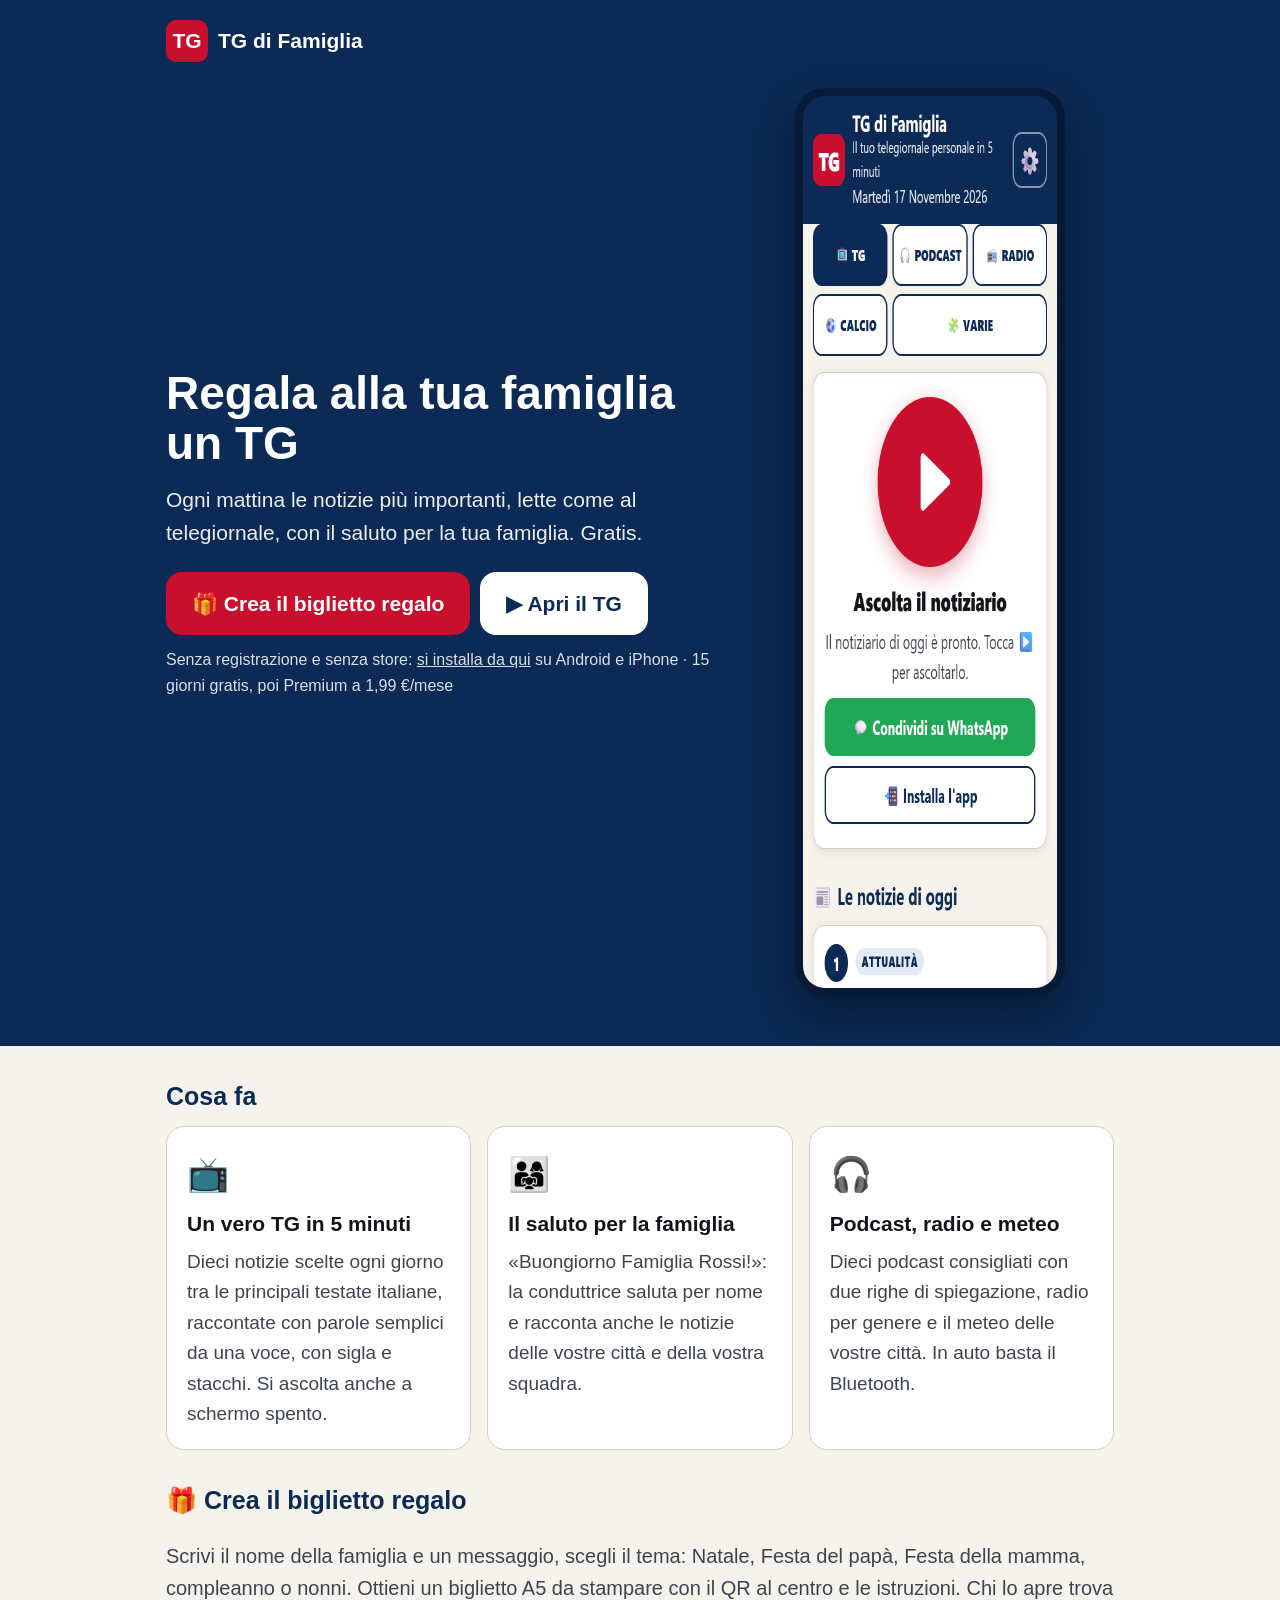
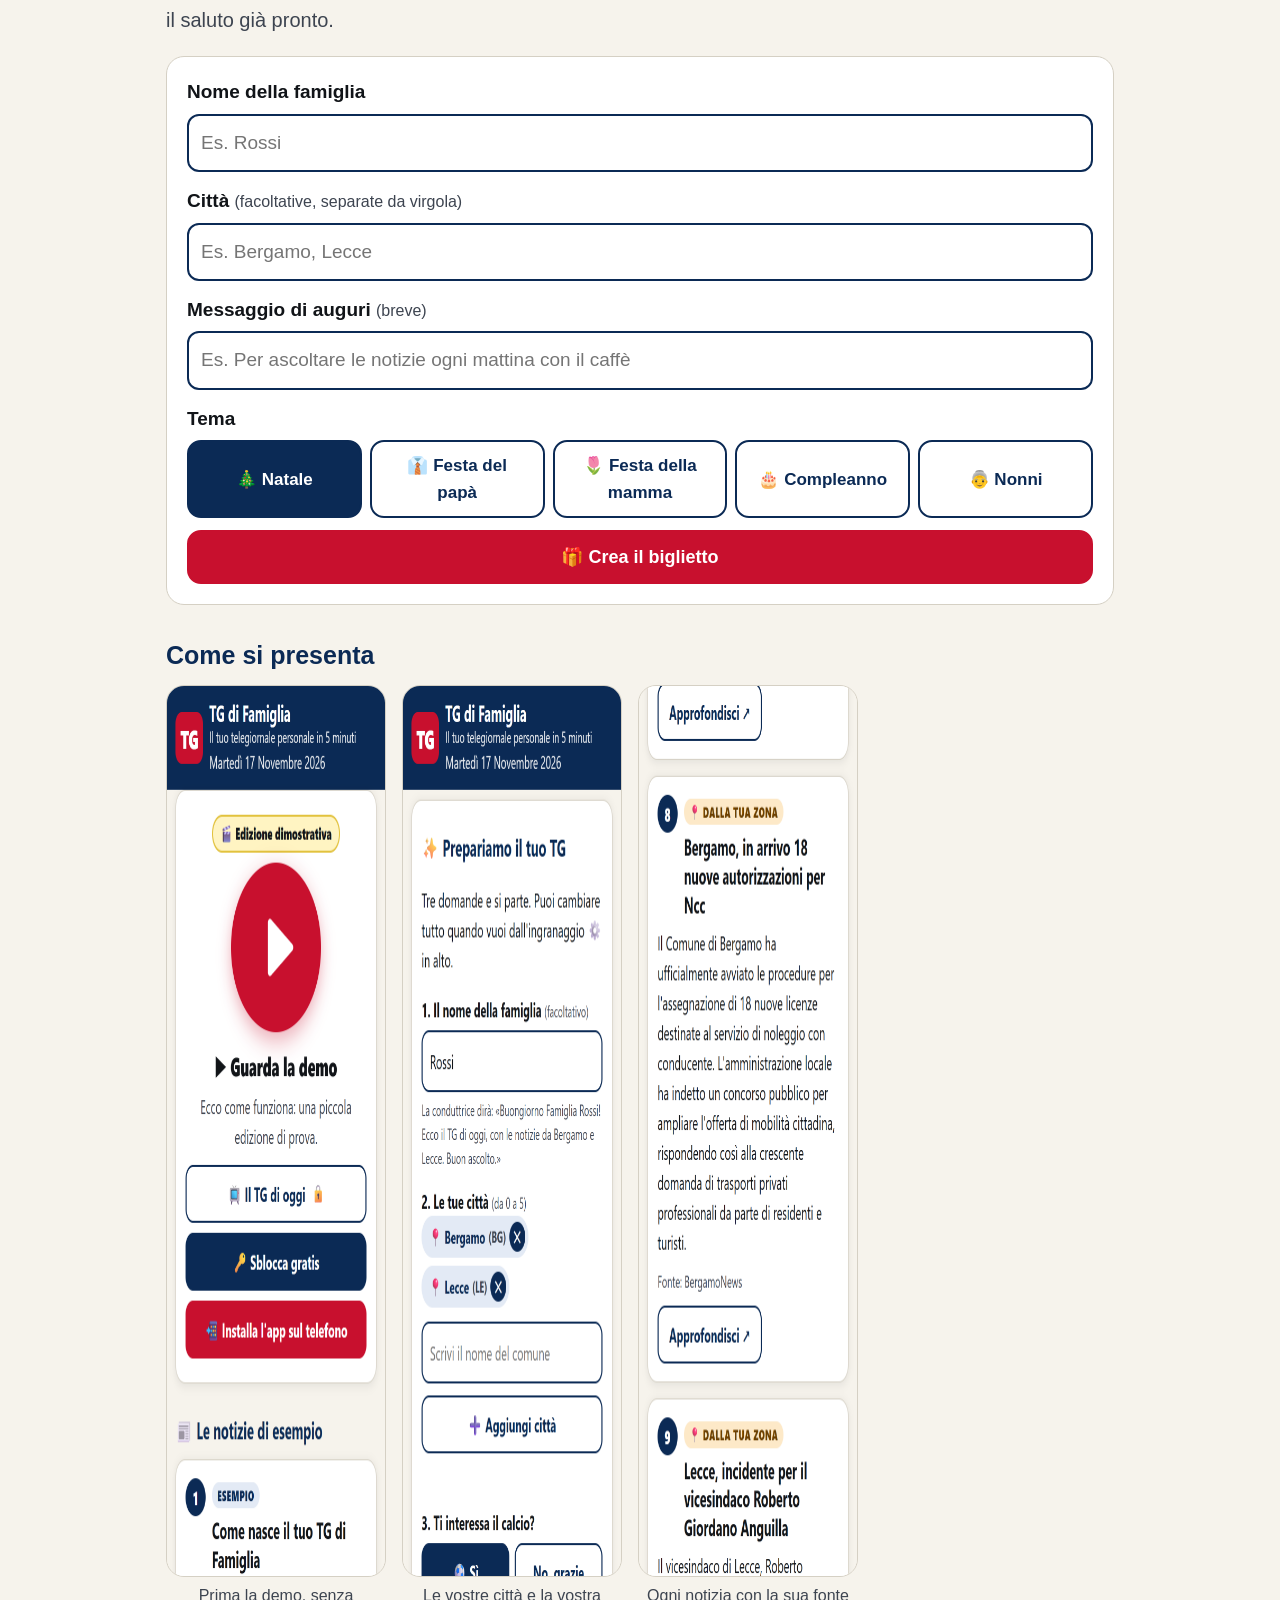
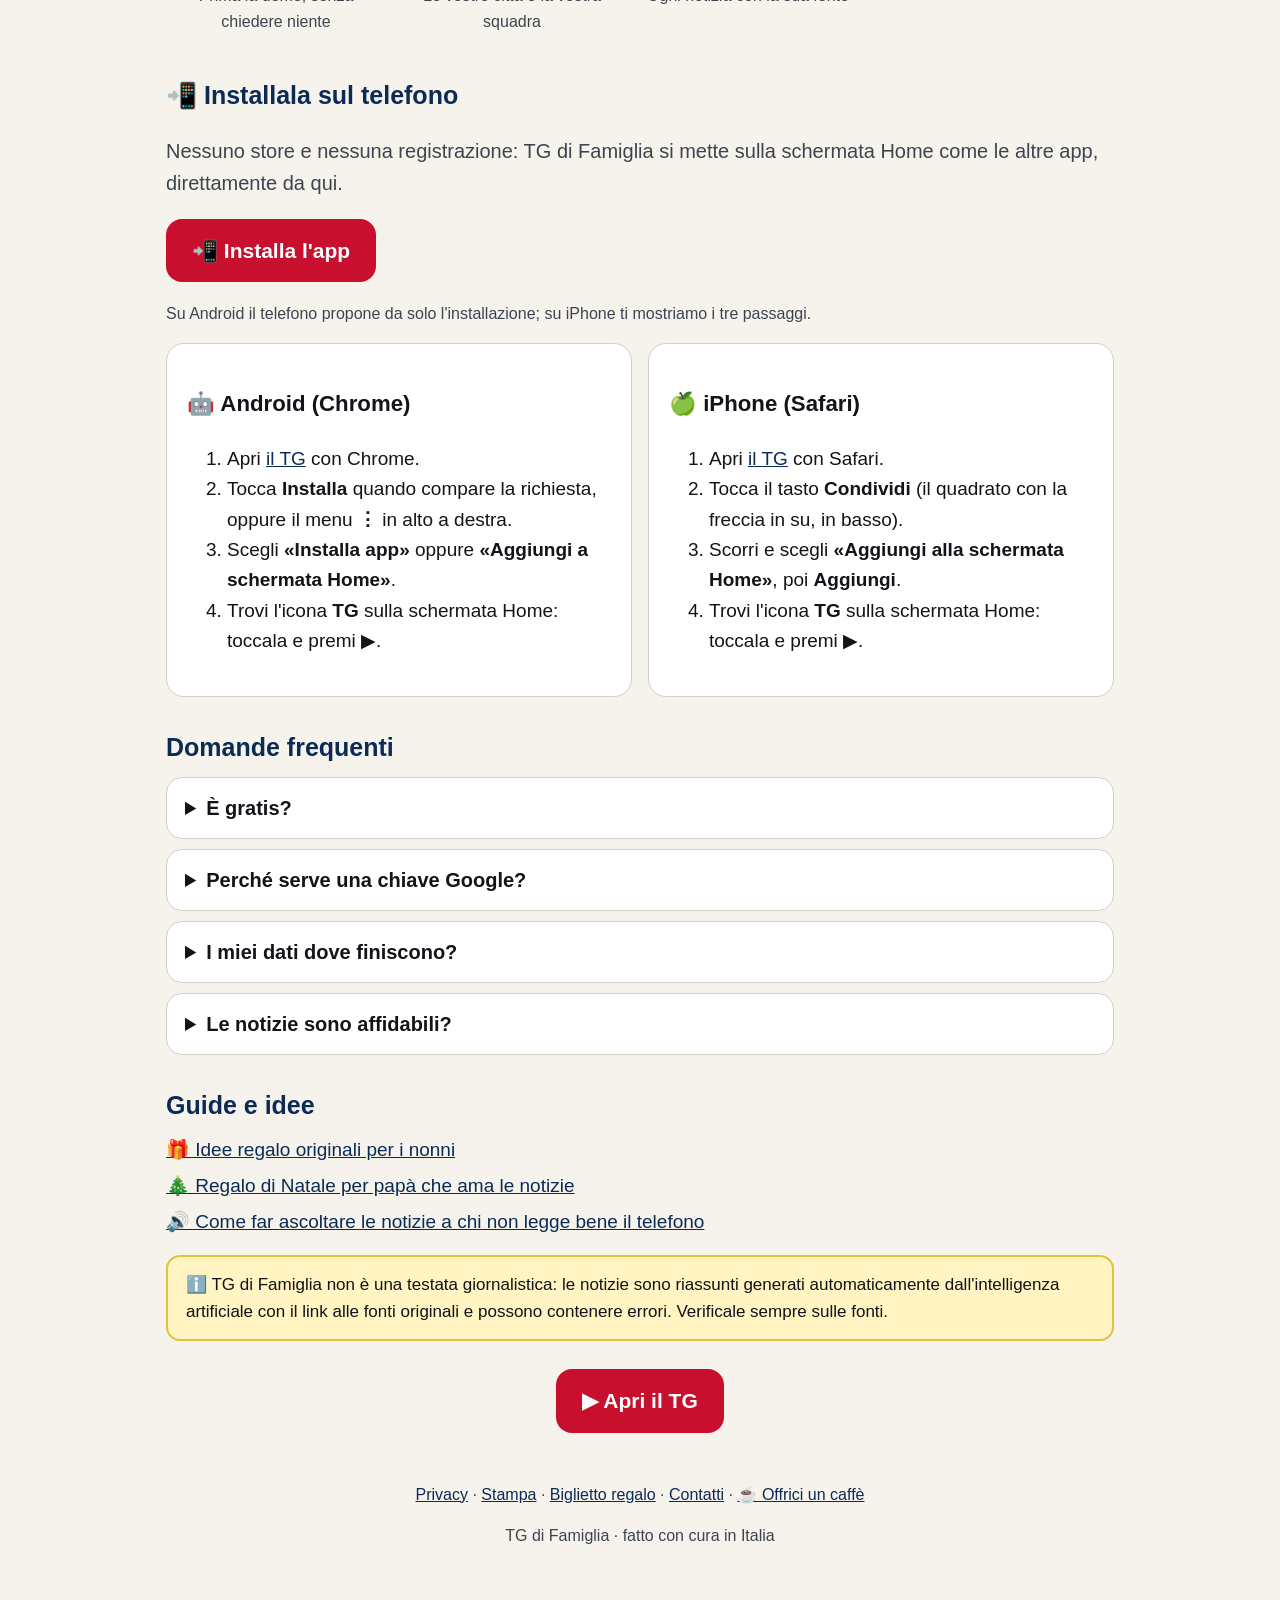
==== index.html @ 3810f001 "TG di Famiglia, versione pubblica: demo, sblocco, città, premium, regalo, promo, Cloudflare Pages Co" ====
<!doctype html>
<html lang="it">
<head>
<meta charset="utf-8">
<meta name="viewport" content="width=device-width, initial-scale=1, viewport-fit=cover">
<script>
/* Link da un biglietto regalo (?famiglia=…) o da una condivisione (?da=…): si va dritti all'app,
   che legge i parametri e prepara saluto e città. */
(function () { const q = location.search; if (/[?&](famiglia|citta|da|installa)=/.test(q)) location.replace('app/' + q); })();
</script>
<title>Regala alla tua famiglia un TG – TG di Famiglia</title>
<meta name="description" content="Ogni mattina le notizie più importanti, lette come al telegiornale, con il saluto per la tua famiglia. Gratis. Crea un biglietto regalo con il QR per nonni, papà e mamma.">
<meta name="theme-color" content="#0b2a55">
<link rel="canonical" href="https://tg-di-famiglia.pages.dev/">
<link rel="icon" href="favicon.png" type="image/png">
<link rel="apple-touch-icon" href="app/icons/apple-touch-icon.png">
<meta property="og:type" content="website">
<meta property="og:locale" content="it_IT">
<meta property="og:site_name" content="TG di Famiglia">
<meta property="og:title" content="Regala alla tua famiglia un TG">
<meta property="og:description" content="Ogni mattina le notizie più importanti, lette come al telegiornale, con il saluto per la tua famiglia. Gratis.">
<meta property="og:url" content="https://tg-di-famiglia.pages.dev/">
<meta property="og:image" content="https://tg-di-famiglia.pages.dev/og-image.png">
<meta property="og:image:width" content="1200">
<meta property="og:image:height" content="630">
<meta name="twitter:card" content="summary_large_image">
<!-- PINTEREST: incolla qui il tag di verifica, es. <meta name="p:domain_verify" content="…"/> -->
<link rel="stylesheet" href="sito.css">
<script src="statistiche.js"></script>
<style>
header.eroe-box{background:#0b2a55;color:#fff;padding:20px 0 50px}
header .marchio{margin-bottom:26px}
.eroe{display:grid;grid-template-columns:1.2fr .8fr;gap:30px;align-items:center}
.eroe h1{color:#fff;font-size:46px;line-height:1.08;margin:0 0 14px}
.eroe .sotto{color:#fff;opacity:.92;font-size:21px;margin:0 0 22px}
.nota{font-size:16px;opacity:.85;margin-top:12px}
.telefono{justify-self:center;width:min(270px,100%);border-radius:30px;border:8px solid #071b38;box-shadow:0 18px 40px rgba(0,0,0,.35);overflow:hidden;background:#071b38}
.telefono img{display:block;width:100%}
.tre{display:grid;grid-template-columns:repeat(3,1fr);gap:16px}
.tre .scheda{margin:0}
.tre h3{margin:6px 0;font-size:21px}
.tre p{margin:0;color:var(--tenue)}
.ico{font-size:34px}
.foto{display:flex;gap:16px;overflow-x:auto;padding-bottom:10px;scroll-snap-type:x mandatory}
.foto figure{margin:0;flex:0 0 220px;scroll-snap-align:start}
.foto img{width:100%;border-radius:18px;border:1px solid var(--bordo);display:block}
.foto figcaption{font-size:16px;color:var(--tenue);margin-top:6px;text-align:center}
.due{display:grid;grid-template-columns:1fr 1fr;gap:16px}
.due .scheda{margin:0}
details{background:var(--carta);border:1px solid var(--bordo);border-radius:16px;padding:14px 18px;margin-bottom:10px}
summary{font-weight:800;cursor:pointer;font-size:20px}
details p{color:var(--tenue);margin:10px 0 0}
.avviso{background:var(--giallo);border:2px solid #e2c23d;border-radius:14px;padding:14px 18px;font-size:17px}
.guide a{display:block;margin:6px 0}
.contenitore.largo{max-width:980px}
@media (max-width:760px){.eroe{grid-template-columns:1fr}.eroe h1{font-size:36px}.tre,.due{grid-template-columns:1fr}.telefono{width:230px}}
</style>
</head>
<body>
<header class="eroe-box">
  <div class="contenitore largo">
    <a class="marchio" href="./"><span class="logo">TG</span> TG di Famiglia</a>
    <div class="eroe">
      <div>
        <h1>Regala alla tua famiglia un TG</h1>
        <p class="sotto">Ogni mattina le notizie più importanti, lette come al telegiornale, con il saluto per la tua famiglia. Gratis.</p>
        <div class="riga-btn" style="max-width:520px">
          <a class="cta" href="#regalo">🎁 Crea il biglietto regalo</a>
          <a class="cta" href="app/" style="background:#fff;color:#0b2a55">▶ Apri il TG</a>
        </div>
        <p class="nota">Senza registrazione e senza store: <a href="#installa" style="color:#fff">si installa da qui</a> su Android e iPhone · 15 giorni gratis, poi Premium a 1,99 €/mese</p>
      </div>
      <div class="telefono"><img src="screenshot/tg.png" alt="Il TG di oggi con il grande tasto play" width="412" height="892"></div>
    </div>
  </div>
</header>

<main class="contenitore largo">
  <section>
    <h2>Cosa fa</h2>
    <div class="tre">
      <div class="scheda"><div class="ico">📺</div><h3>Un vero TG in 5 minuti</h3><p>Dieci notizie scelte ogni giorno tra le principali testate italiane, raccontate con parole semplici da una voce, con sigla e stacchi. Si ascolta anche a schermo spento.</p></div>
      <div class="scheda"><div class="ico">👨‍👩‍👧</div><h3>Il saluto per la famiglia</h3><p>«Buongiorno Famiglia Rossi!»: la conduttrice saluta per nome e racconta anche le notizie delle vostre città e della vostra squadra.</p></div>
      <div class="scheda"><div class="ico">🎧</div><h3>Podcast, radio e meteo</h3><p>Dieci podcast consigliati con due righe di spiegazione, radio per genere e il meteo delle vostre città. In auto basta il Bluetooth.</p></div>
    </div>
  </section>

  <section id="regalo">
    <h2>🎁 Crea il biglietto regalo</h2>
    <p class="sotto">Scrivi il nome della famiglia e un messaggio, scegli il tema: Natale, Festa del papà, Festa della mamma, compleanno o nonni. Ottieni un biglietto A5 da stampare con il QR al centro e le istruzioni. Chi lo apre trova il saluto già pronto.</p>
    <div class="scheda" id="generatore"></div>
  </section>

  <section>
    <h2>Come si presenta</h2>
    <div class="foto">
      <figure><img src="screenshot/demo.png" alt="L'edizione dimostrativa" loading="lazy" width="412" height="892"><figcaption>Prima la demo, senza chiedere niente</figcaption></figure>
      <figure><img src="screenshot/config.png" alt="La scelta delle città e del calcio" loading="lazy" width="412" height="892"><figcaption>Le vostre città e la vostra squadra</figcaption></figure>
      <figure><img src="screenshot/notizie.png" alt="Le notizie del giorno con la fonte" loading="lazy" width="412" height="892"><figcaption>Ogni notizia con la sua fonte</figcaption></figure>
    </div>
  </section>

  <section id="installa">
    <h2>📲 Installala sul telefono</h2>
    <p class="sotto">Nessuno store e nessuna registrazione: TG di Famiglia si mette sulla schermata Home come le altre app, direttamente da qui.</p>
    <p><a class="cta" href="app/?installa=1">📲 Installa l'app</a></p>
    <p class="piccolo">Su Android il telefono propone da solo l'installazione; su iPhone ti mostriamo i tre passaggi.</p>
    <div class="due">
      <div class="scheda"><h3>🤖 Android (Chrome)</h3><ol><li>Apri <a href="app/">il TG</a> con Chrome.</li><li>Tocca <b>Installa</b> quando compare la richiesta, oppure il menu <b>⋮</b> in alto a destra.</li><li>Scegli <b>«Installa app»</b> oppure <b>«Aggiungi a schermata Home»</b>.</li><li>Trovi l'icona <b>TG</b> sulla schermata Home: toccala e premi ▶.</li></ol></div>
      <div class="scheda"><h3>🍏 iPhone (Safari)</h3><ol><li>Apri <a href="app/">il TG</a> con Safari.</li><li>Tocca il tasto <b>Condividi</b> (il quadrato con la freccia in su, in basso).</li><li>Scorri e scegli <b>«Aggiungi alla schermata Home»</b>, poi <b>Aggiungi</b>.</li><li>Trovi l'icona <b>TG</b> sulla schermata Home: toccala e premi ▶.</li></ol></div>
    </div>
  </section>

  <section>
    <h2>Domande frequenti</h2>
    <details><summary>È gratis?</summary><p>I primi 15 giorni sono gratis, con tutte le funzioni, a partire dal primo TG ascoltato. Poi si continua con Premium a 1,99 € al mese, che si disdice quando si vuole. La demo, il biglietto regalo e la condivisione restano sempre gratuiti. Nessuna pubblicità.</p></details>
    <details><summary>Perché serve una chiave Google?</summary><p>Il TG è scritto ogni mattina dall'intelligenza artificiale di Google (Gemini). La chiave è il tuo accesso personale e gratuito a Gemini: si crea in un minuto su aistudio.google.com con il tuo account Google, senza carta di credito, e l'app ti guida passo passo. Prima di inserirla puoi guardare la demo.</p></details>
    <details><summary>I miei dati dove finiscono?</summary><p>Restano sul tuo telefono: nome, città, squadra e chiave non vengono inviati a nessun nostro server. La chiave viene usata solo per parlare con Google. Contiamo in forma anonima, senza cookie, quante persone usano l'app. Tutti i dettagli nella <a href="privacy.html">privacy policy</a>.</p></details>
    <details><summary>Le notizie sono affidabili?</summary><p>Le notizie sono riassunti scritti dall'intelligenza artificiale a partire da articoli di testate giornalistiche, sempre con il nome della fonte e il link all'articolo originale. L'AI può sbagliare: per i dettagli verifica sempre sulla fonte.</p></details>
  </section>

  <section class="guide">
    <h2>Guide e idee</h2>
    <a href="guide/idee-regalo-nonni.html">🎁 Idee regalo originali per i nonni</a>
    <a href="guide/regalo-natale-papa-notizie.html">🎄 Regalo di Natale per papà che ama le notizie</a>
    <a href="guide/notizie-per-chi-non-legge-bene-il-telefono.html">🔊 Come far ascoltare le notizie a chi non legge bene il telefono</a>
  </section>

  <section>
    <p class="avviso">ℹ️ TG di Famiglia non è una testata giornalistica: le notizie sono riassunti generati automaticamente dall'intelligenza artificiale con il link alle fonti originali e possono contenere errori. Verificale sempre sulle fonti.</p>
    <p style="text-align:center;margin-top:28px"><a class="cta" href="app/">▶ Apri il TG</a></p>
  </section>
</main>

<footer>
  <a href="privacy.html">Privacy</a> · <a href="stampa/">Stampa</a> · <a href="regalo.html">Biglietto regalo</a> · <a href="mailto:tgdifamiglia.app@gmail.com">Contatti</a><span id="caffe"></span>
  <p>TG di Famiglia · fatto con cura in Italia</p>
</footer>
<script src="regalo.js"></script>
<script>
RegaloTG.monta(document.getElementById('generatore'), { radice: './' });
fetch('config.json').then((r) => r.json()).then((c) => {
  if (c.kofi_caffe) document.getElementById('caffe').innerHTML = ` · <a href="${c.kofi_caffe}" target="_blank" rel="noopener">☕ Offrici un caffè</a>`;
}).catch(() => {});
document.querySelectorAll('a[href="app/"]').forEach((a) => a.addEventListener('click', () => window.evento('apri-dalla-landing')));
</script>
</body>
</html>
---- sito.css ----
:root{--sfondo:#f6f3ec;--carta:#fff;--testo:#111418;--tenue:#3d4450;--bordo:#d5d0c4;--blu:#0b2a55;--blu-chiaro:#e3eaf5;--rosso:#c8102e;--giallo:#fff4c2;color-scheme:light}
@media (prefers-color-scheme:dark){:root:not([data-theme="light"]){--sfondo:#0d1117;--carta:#171c24;--testo:#f4f6fa;--tenue:#c3c9d4;--bordo:#323a47;--blu:#8fb4ff;--blu-chiaro:#1c2a44;--rosso:#ff4d63;--giallo:#3a3210;color-scheme:dark}}
:root[data-theme="dark"]{--sfondo:#0d1117;--carta:#171c24;--testo:#f4f6fa;--tenue:#c3c9d4;--bordo:#323a47;--blu:#8fb4ff;--blu-chiaro:#1c2a44;--rosso:#ff4d63;--giallo:#3a3210;color-scheme:dark}
*{box-sizing:border-box}
body{margin:0;background:var(--sfondo);color:var(--testo);font:19px/1.6 -apple-system,BlinkMacSystemFont,"Segoe UI",Roboto,"Helvetica Neue",Arial,sans-serif}
a{color:var(--blu)}
.contenitore{max-width:860px;margin:0 auto;padding:0 16px}
.testata{background:#0b2a55;color:#fff;padding:16px 0}
.marchio{display:inline-flex;align-items:center;gap:10px;font-weight:800;font-size:21px;color:#fff;text-decoration:none}
.logo{width:42px;height:42px;border-radius:10px;background:#c8102e;display:inline-grid;place-items:center;font-weight:900}
main{padding:26px 16px 60px}
h1{font-size:34px;line-height:1.15;color:var(--blu);margin:0 0 12px}
h2{font-size:25px;color:var(--blu);margin:30px 0 10px}
.sotto{font-size:20px;color:var(--tenue)}
.scheda{background:var(--carta);border:1px solid var(--bordo);border-radius:18px;padding:20px;margin:16px 0}
.piccolo{font-size:16px;color:var(--tenue)}
.campo{display:block;width:100%;font:inherit;font-size:19px;padding:12px;border-radius:12px;border:2px solid var(--blu);background:var(--carta);color:var(--testo);margin:6px 0 14px}
.btn{min-height:54px;padding:10px 18px;border-radius:14px;border:2px solid var(--blu);background:var(--carta);color:var(--blu);font:inherit;font-weight:700;font-size:18px;display:inline-flex;align-items:center;justify-content:center;gap:8px;text-decoration:none;cursor:pointer}
.btn.pieno{background:var(--blu);color:var(--carta)}
.btn.rosso{background:var(--rosso);border-color:var(--rosso);color:#fff}
.btn.whatsapp{background:#1fa855;border-color:#1fa855;color:#fff}
.btn.attiva{background:var(--blu);color:var(--carta)}
.riga-btn{display:flex;gap:10px;flex-wrap:wrap}
.riga-btn .btn{flex:1 1 200px}
.regalo-temi{display:flex;flex-wrap:wrap;gap:8px}
.regalo-temi .btn{flex:1 1 150px;min-height:50px;font-size:17px}
.cta{display:inline-flex;align-items:center;gap:10px;background:#c8102e;color:#fff;text-decoration:none;font-weight:800;font-size:21px;padding:15px 26px;border-radius:16px}
article p{margin:0 0 14px}
footer{padding:30px 0 46px;color:var(--tenue);font-size:16px;text-align:center}
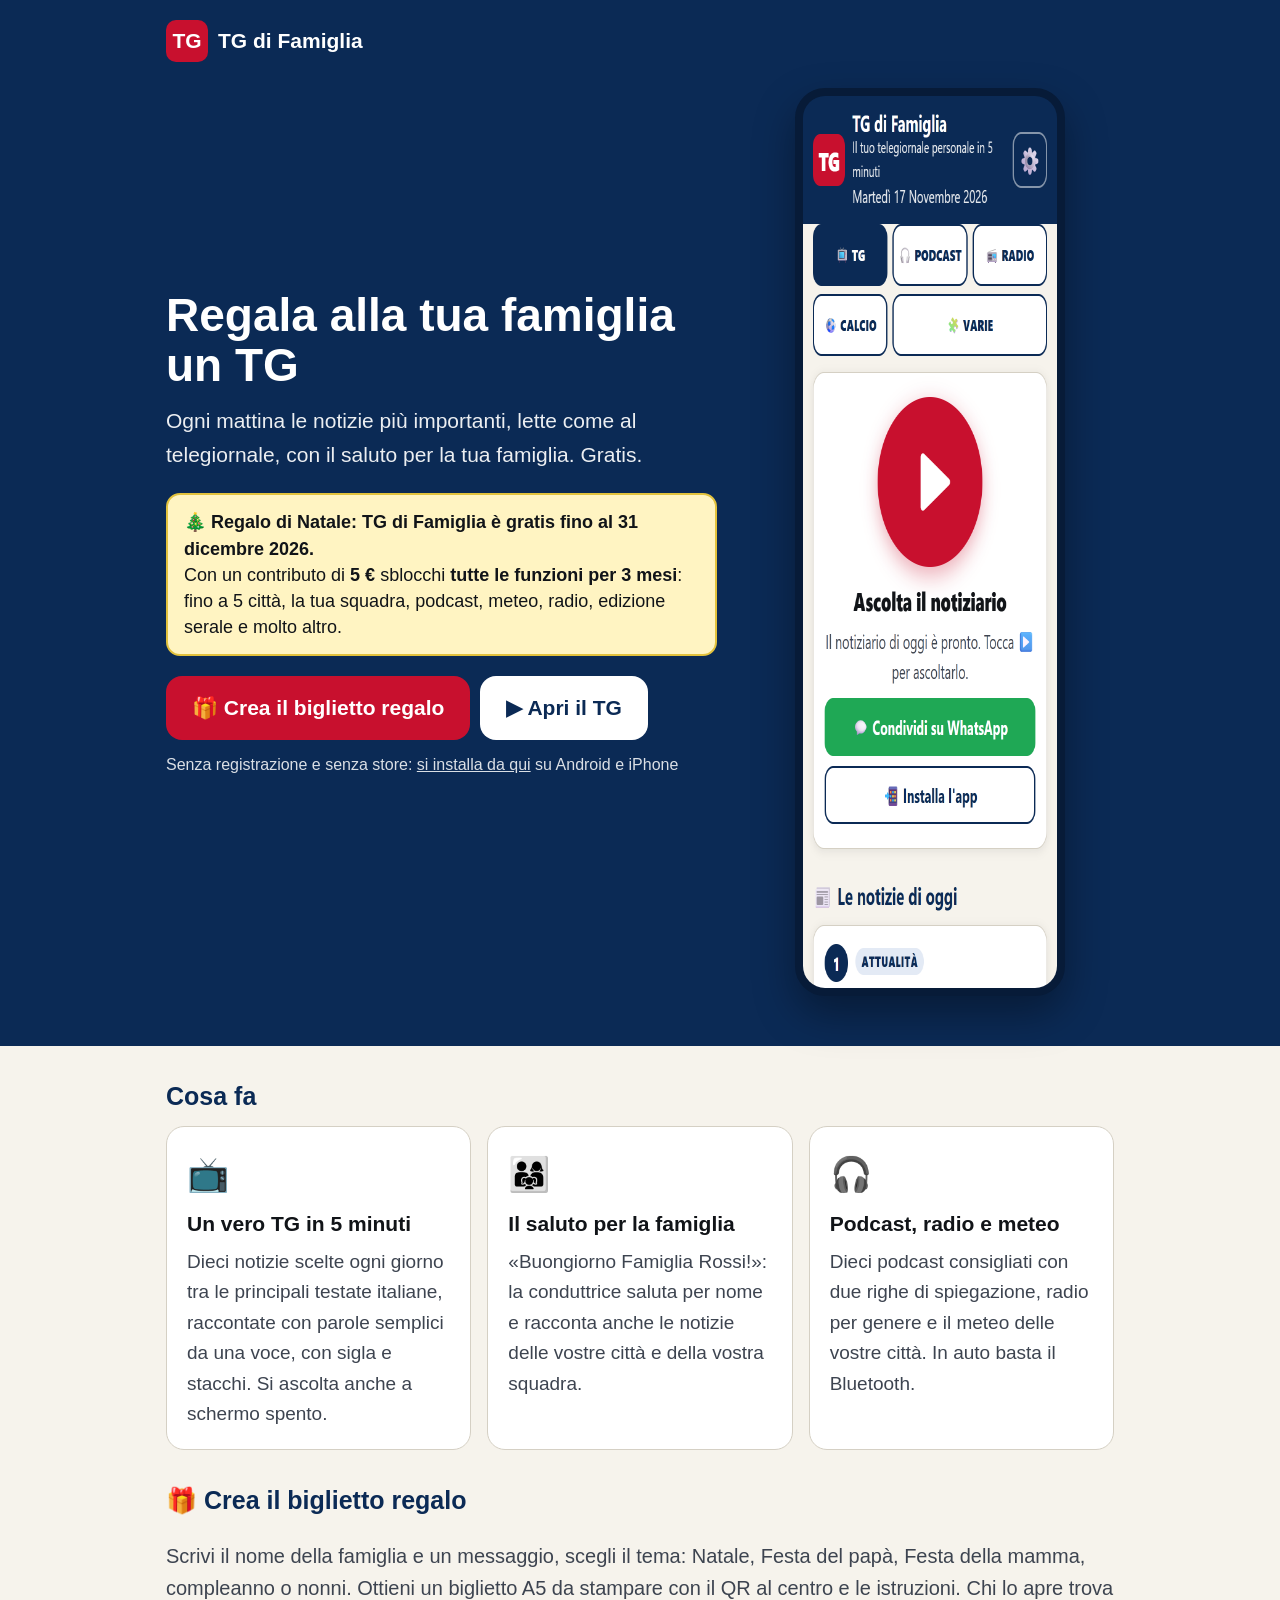
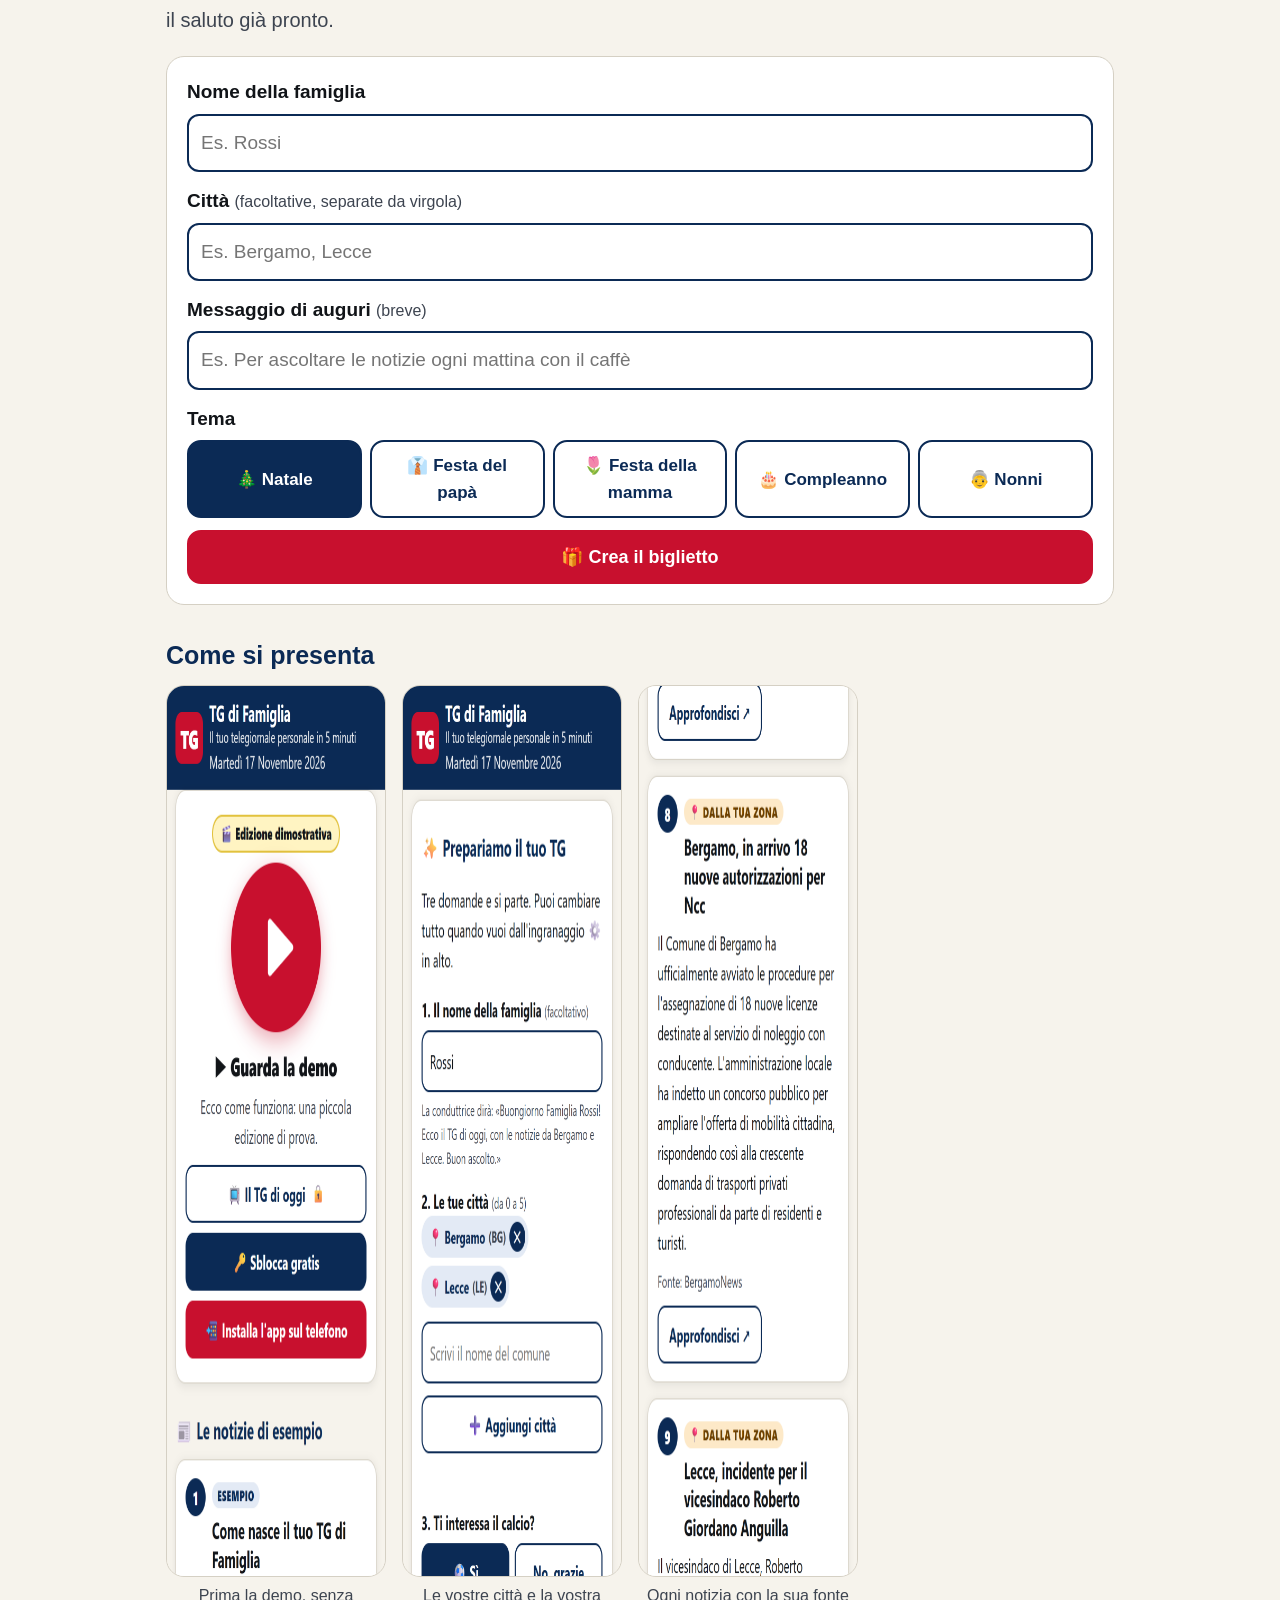
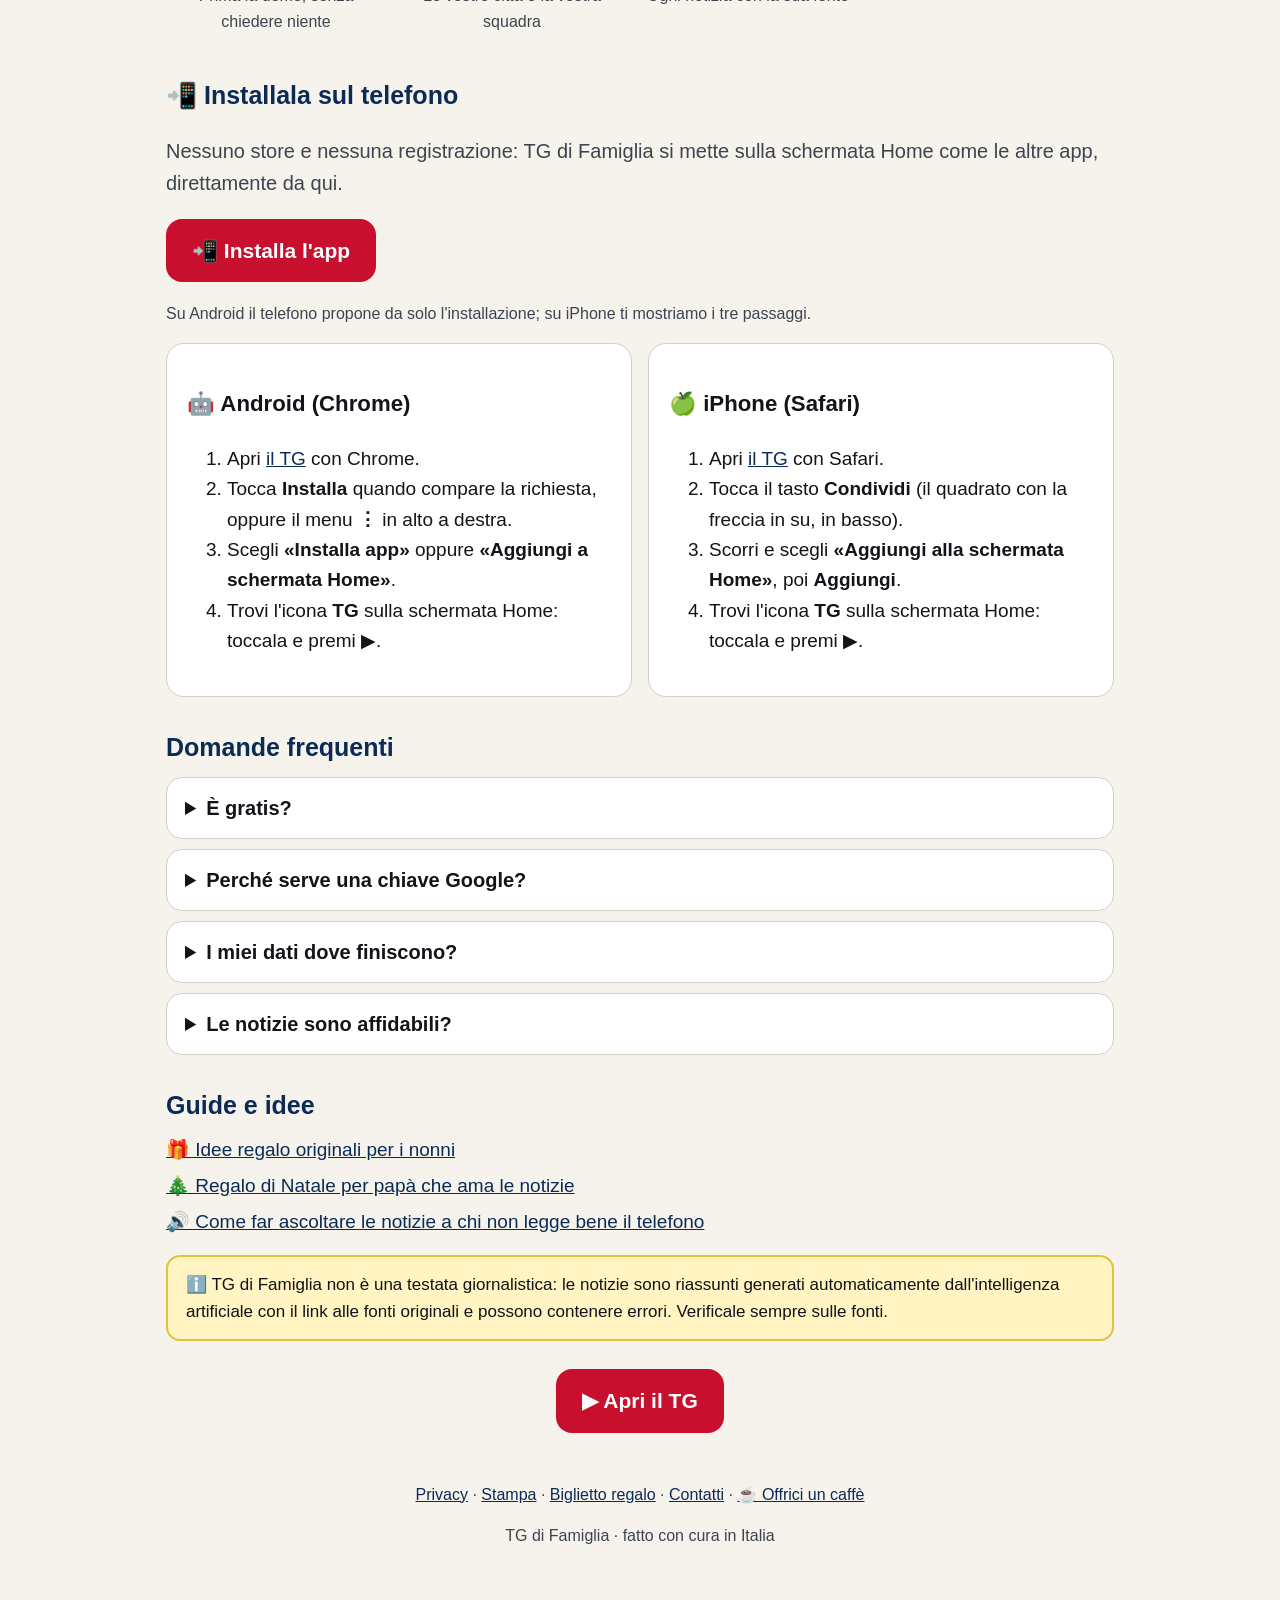
==== commit d3e96cfb: "Consolidamento: pulizia residui, docs aggiornate, coerenza verificata" ====
--- a/index.html
+++ b/index.html
@@ -24,8 +24,9 @@
 <meta property="og:image:width" content="1200">
 <meta property="og:image:height" content="630">
 <meta name="twitter:card" content="summary_large_image">
-<!-- PINTEREST: incolla qui il tag di verifica, es. <meta name="p:domain_verify" content="…"/> -->
+<meta name="p:domain_verify" content="5ca4ce9f80b26275630e23c7d6930e78"/>
 <link rel="stylesheet" href="sito.css">
+<script data-goatcounter="https://tgdifamiglia.goatcounter.com/count" async src="https://gc.zgo.at/count.js"></script>
 <script src="statistiche.js"></script>
 <style>
 header.eroe-box{background:#0b2a55;color:#fff;padding:20px 0 50px}
@@ -34,6 +35,7 @@
 .eroe h1{color:#fff;font-size:46px;line-height:1.08;margin:0 0 14px}
 .eroe .sotto{color:#fff;opacity:.92;font-size:21px;margin:0 0 22px}
 .nota{font-size:16px;opacity:.85;margin-top:12px}
+.offerta-landing{background:#fff4c2;color:#111418;border:2px solid #e2c23d;border-radius:14px;padding:14px 16px;font-size:18px;margin:0 0 20px;line-height:1.45}
 .telefono{justify-self:center;width:min(270px,100%);border-radius:30px;border:8px solid #071b38;box-shadow:0 18px 40px rgba(0,0,0,.35);overflow:hidden;background:#071b38}
 .telefono img{display:block;width:100%}
 .tre{display:grid;grid-template-columns:repeat(3,1fr);gap:16px}
@@ -64,11 +66,12 @@
       <div>
         <h1>Regala alla tua famiglia un TG</h1>
         <p class="sotto">Ogni mattina le notizie più importanti, lette come al telegiornale, con il saluto per la tua famiglia. Gratis.</p>
+        <div class="offerta-landing" id="offerta"><b>🎄 Regalo di Natale: TG di Famiglia è gratis fino al 31 dicembre 2026.</b><br>Con un contributo di <b>5 €</b> sblocchi <b>tutte le funzioni per 3 mesi</b>: fino a 5 città, la tua squadra, podcast, meteo, radio, edizione serale e molto altro.</div>
         <div class="riga-btn" style="max-width:520px">
           <a class="cta" href="#regalo">🎁 Crea il biglietto regalo</a>
           <a class="cta" href="app/" style="background:#fff;color:#0b2a55">▶ Apri il TG</a>
         </div>
-        <p class="nota">Senza registrazione e senza store: <a href="#installa" style="color:#fff">si installa da qui</a> su Android e iPhone · 15 giorni gratis, poi Premium a 1,99 €/mese</p>
+        <p class="nota">Senza registrazione e senza store: <a href="#installa" style="color:#fff">si installa da qui</a> su Android e iPhone</p>
       </div>
       <div class="telefono"><img src="screenshot/tg.png" alt="Il TG di oggi con il grande tasto play" width="412" height="892"></div>
     </div>
@@ -113,7 +116,7 @@
 
   <section>
     <h2>Domande frequenti</h2>
-    <details><summary>È gratis?</summary><p>I primi 15 giorni sono gratis, con tutte le funzioni, a partire dal primo TG ascoltato. Poi si continua con Premium a 1,99 € al mese, che si disdice quando si vuole. La demo, il biglietto regalo e la condivisione restano sempre gratuiti. Nessuna pubblicità.</p></details>
+    <details><summary>È gratis?</summary><p id="faqGratis">Fino al 31 dicembre 2026 la versione <b>Base</b> è gratuita per tutti: il TG del giorno con le 10 notizie lette dalla voce, il saluto per la tua famiglia, 1 città con le sue notizie locali e il link alla fonte. Con un contributo di <b>5 €</b> sblocchi <b>TG di Famiglia Completo per 3 mesi</b> (fino a 5 città, squadra del cuore, podcast, sigla e musica, meteo, radio, edizione serale, scelta della voce e tutte le altre schede), oppure <b>1,99 € al mese</b>, che disdici quando vuoi. La demo, il biglietto regalo e la condivisione restano sempre gratuiti. Nessuna pubblicità.</p></details>
     <details><summary>Perché serve una chiave Google?</summary><p>Il TG è scritto ogni mattina dall'intelligenza artificiale di Google (Gemini). La chiave è il tuo accesso personale e gratuito a Gemini: si crea in un minuto su aistudio.google.com con il tuo account Google, senza carta di credito, e l'app ti guida passo passo. Prima di inserirla puoi guardare la demo.</p></details>
     <details><summary>I miei dati dove finiscono?</summary><p>Restano sul tuo telefono: nome, città, squadra e chiave non vengono inviati a nessun nostro server. La chiave viene usata solo per parlare con Google. Contiamo in forma anonima, senza cookie, quante persone usano l'app. Tutti i dettagli nella <a href="privacy.html">privacy policy</a>.</p></details>
     <details><summary>Le notizie sono affidabili?</summary><p>Le notizie sono riassunti scritti dall'intelligenza artificiale a partire da articoli di testate giornalistiche, sempre con il nome della fonte e il link all'articolo originale. L'AI può sbagliare: per i dettagli verifica sempre sulla fonte.</p></details>
@@ -133,13 +136,20 @@
 </main>
 
 <footer>
-  <a href="privacy.html">Privacy</a> · <a href="stampa/">Stampa</a> · <a href="regalo.html">Biglietto regalo</a> · <a href="mailto:tgdifamiglia.app@gmail.com">Contatti</a><span id="caffe"></span>
+  <a href="privacy.html">Privacy</a> · <a href="stampa/">Stampa</a> · <a href="regalo.html">Biglietto regalo</a> · <a href="https://pinterest.com/tgdifamiglia" target="_blank" rel="noopener">Contatti</a><span id="caffe"></span>
   <p>TG di Famiglia · fatto con cura in Italia</p>
 </footer>
 <script src="regalo.js"></script>
 <script>
 RegaloTG.monta(document.getElementById('generatore'), { radice: './' });
 fetch('config.json').then((r) => r.json()).then((c) => {
+  // dal 1/1/2027 il riquadro e la FAQ cambiano da soli (data in fuso Europe/Rome)
+  const oggi = new Date().toLocaleDateString('sv-SE', { timeZone: 'Europe/Rome' });
+  const a = c.SBLOCCO['3M'].prezzo, b = c.SBLOCCO['1M'].prezzo;
+  if (oggi >= c.INIZIO_NUOVE_REGOLE) {
+    document.getElementById('offerta').innerHTML = `<b>${c.GIORNI_PROVA} giorni gratis, poi scegli:</b> ${a} per 3 mesi oppure ${b}.<br>Durante la prova hai <b>tutte le funzioni</b>: fino a 5 città, la tua squadra, podcast, meteo, radio, edizione serale e molto altro.`;
+    document.getElementById('faqGratis').innerHTML = `Per i primi <b>${c.GIORNI_PROVA} giorni</b> dal primo TG ascoltato hai tutte le funzioni, gratis. Poi scegli: <b>${a}</b> per 3 mesi di TG di Famiglia Completo oppure <b>${b}</b>, che disdici quando vuoi (${c.DOPO_PROVA === 'base' ? 'senza sblocco resta la versione Base gratuita' : 'senza sblocco il TG si ferma'}). La demo, il biglietto regalo e la condivisione restano sempre gratuiti. Nessuna pubblicità.`;
+  }
   if (c.kofi_caffe) document.getElementById('caffe').innerHTML = ` · <a href="${c.kofi_caffe}" target="_blank" rel="noopener">☕ Offrici un caffè</a>`;
 }).catch(() => {});
 document.querySelectorAll('a[href="app/"]').forEach((a) => a.addEventListener('click', () => window.evento('apri-dalla-landing')));
